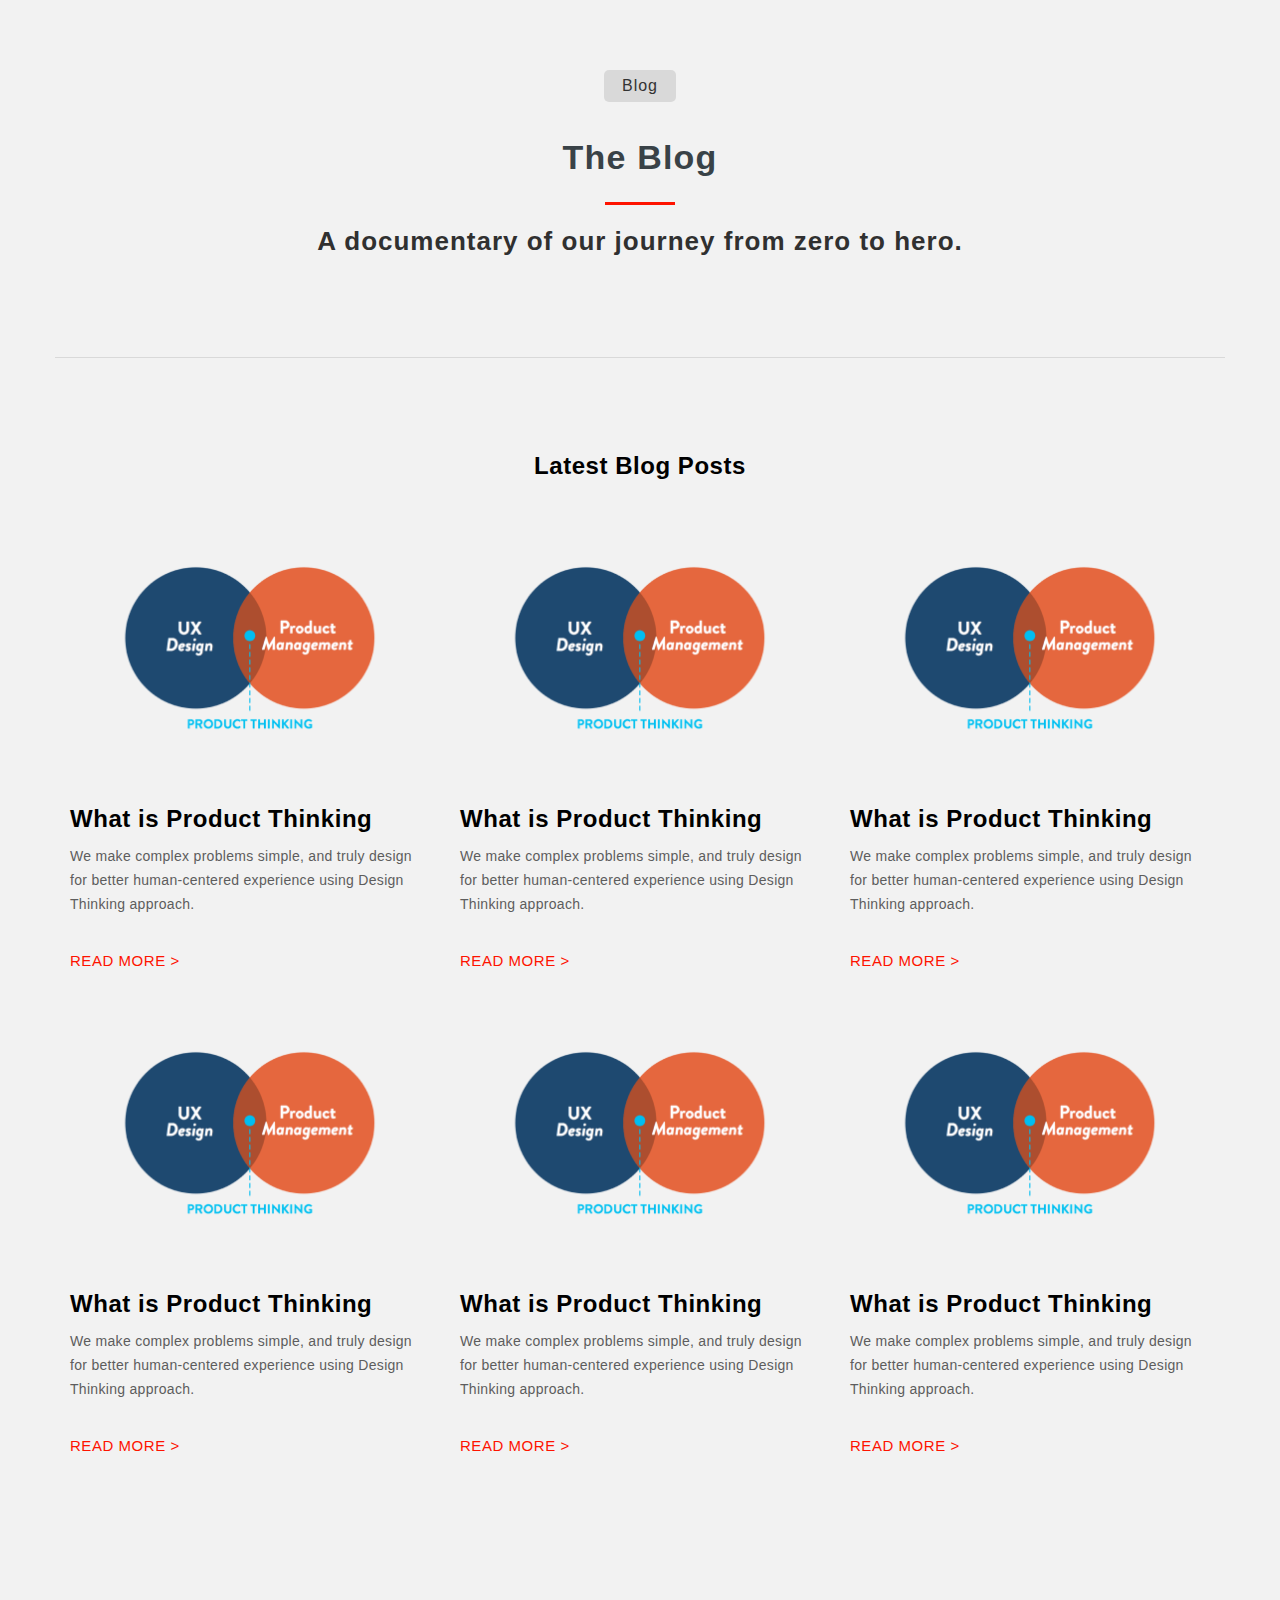
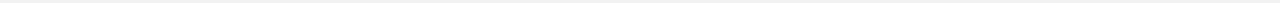
==== index.html @ ab691eb8 "blog listing page completed" ====
<!DOCTYPE html>
<html lang="en">

<head>
    <meta charset="UTF-8">
    <meta http-equiv="X-UA-Compatible" content="IE=edge">
    <meta name="viewport" content="width=device-width, initial-scale=1.0">
    <!-- <link rel="stylesheet" href="/styles/global.css"> -->
    <title>Document</title>
    <link rel="stylesheet" href="https://maxcdn.bootstrapcdn.com/bootstrap/3.3.7/css/bootstrap.min.css"
        integrity="sha384-BVYiiSIFeK1dGmJRAkycuHAHRg32OmUcww7on3RYdg4Va+PmSTsz/K68vbdEjh4u" crossorigin="anonymous">

    <link rel="stylesheet" href="/styles/blogListing.css">
</head>

<body>
    <main>

        <section class="container blog-header">
            <div class="row text-center  ">
                <div class="col-md-12">
                    <p class="blog-header--badge">Blog</>
                    <h1 class="blog-header--title">The Blog</h1>

                    <hr class="line">
                    <h2 class="blog-header--subtitle">A documentary of our journey from zero to hero.</h2>

                    <!-- <hr class="divider"> -->
                </div>
            </div>
        </section>

        <section class="container blog-list">
            <div class="row">
                <h2 class="text-center blog-list--title">Latest Blog Posts</h2>

                <div class="blogs-container">

                    <div class="col-sm-6  col-lg-4 blog-item">
                        <img class="blog-item--image" src="/blogs.png" alt="blog image">
                        <div>
                            <h3 class="blog-list--title">What is Product Thinking</h3>
                            <p class="blog-item--description">
                                We make complex problems simple, and truly design for better human-centered
                                experience using Design Thinking approach.</p>
                            <a href="#" class="blog-item--link">Read More &gt; </a>
                        </div>
                    </div>

                    <div class="col-sm-6  col-lg-4 blog-item">
                        <img class="blog-item--image" src="/blogs.png" alt="blog image">
                        <div>
                            <h3 class="blog-list--title">What is Product Thinking</h3>
                            <p class="blog-item--description">
                                We make complex problems simple, and truly design for better human-centered
                                experience using Design Thinking approach.</p>
                            <a href="#" class="blog-item--link">Read More &gt; </a>
                        </div>
                    </div>

                    <div class="col-sm-6  col-lg-4 blog-item">
                        <img class="blog-item--image" src="/blogs.png" alt="blog image">
                        <div>
                            <h3 class="blog-list--title">What is Product Thinking</h3>
                            <p class="blog-item--description">
                                We make complex problems simple, and truly design for better human-centered
                                experience using Design Thinking approach.</p>
                            <a href="#" class="blog-item--link">Read More &gt; </a>
                        </div>
                    </div>

                    <div class="col-sm-6  col-lg-4 blog-item">
                        <img class="blog-item--image" src="/blogs.png" alt="blog image">
                        <div>
                            <h3 class="blog-list--title">What is Product Thinking</h3>
                            <p class="blog-item--description">
                                We make complex problems simple, and truly design for better human-centered
                                experience using Design Thinking approach.</p>
                            <a href="#" class="blog-item--link">Read More &gt; </a>
                        </div>
                    </div>

                    <div class="col-sm-6  col-lg-4 blog-item">
                        <img class="blog-item--image" src="/blogs.png" alt="blog image">
                        <div>
                            <h3 class="blog-list--title">What is Product Thinking</h3>
                            <p class="blog-item--description">
                                We make complex problems simple, and truly design for better human-centered
                                experience using Design Thinking approach.</p>
                            <a href="#" class="blog-item--link">Read More &gt; </a>
                        </div>
                    </div>

                    <div class="col-sm-6  col-lg-4 blog-item">
                        <img class="blog-item--image" src="/blogs.png" alt="blog image">
                        <div>
                            <h3 class="blog-list--title">What is Product Thinking</h3>
                            <p class="blog-item--description">
                                We make complex problems simple, and truly design for better human-centered
                                experience using Design Thinking approach.</p>
                            <a href="#" class="blog-item--link">Read More &gt; </a>
                        </div>
                    </div>

                </div>

        </section>


    </main>

</body>

</html>
---- styles/blogListing.css ----
body{
    background: #F2F2F2;
}

.blog-header{
    margin-block-start: 40px;
    margin-block-end: 40px;
}

.blog-header--badge{
    background: #D9D9D9;
    border-radius: 5px;
    display: inline-block;
    padding-inline: 18px;

    /* font-family: 'Axiforma'; */
    font-weight: 400;
    font-size: 16px;
    line-height: 32px;
    letter-spacing: 1px;

}

.blog-header--title{
    /* font-family: 'Axiforma'; */
   font-weight: 700;
   font-size: 24px;
   line-height: 28px;
   letter-spacing: 1.2px;
   color: #394247;
}

.blog-header--subtitle{
    /* font-family: 'Axiforma'; */
    font-weight: 700;
    font-size: 20px;
    line-height: 32px;
    letter-spacing: 1px;
    color: #303030;
}

.line{
    height:3px; width:70px; border-width:0; color:#FE1300; background-color:#FE1300;
}


/* blog listing  */

.blog-list{
    border-top: none;
    padding-block-start: 40px;
    padding-block-end: 100px;
}

.blog-list--title{
    /* font-family: 'Axiforma'; */
    font-weight: 700;
    font-size: 20px;
    line-height: 15px;
    letter-spacing: 0.54px;
    color: #000000;
}

.blogs-container{
   padding-block-start: 60px;
   display: flex;
   align-items: center;
   flex-wrap: wrap;
   justify-content: center;   
   gap: 53px 0px; 
}

.blog-item{
    /* border: 1px solid red; */
}

.blog-item--image{
    width: 100%;
    height: auto;
    object-fit: cover;
    object-position: center;

    margin-block-end: 37px;
}

.blog-item--description{
    /* font-family: 'Axiforma'; */
    font-weight: 400;
    font-size: 14px;
    line-height: 24px;
    letter-spacing: 0.298667px;
    color: #5D5D5D;
    
    margin-block-end: 37px;
    margin-block-start: 18px;
}

.blog-item--link{
    /* font-family: 'Axiforma'; */
    font-weight: 400;
    font-size: 15px;
    line-height: 15px;
    display: block;
    text-align: right;
    letter-spacing: 0.54px;
    text-transform: uppercase;
    color: #FE1300;
}




@media (min-width: 768px) { 
    .blog-header{
        margin-block-start: 70px;
        margin-block-end: 90px;

    }

    .blog-header--title{
        font-size: 34px;
        line-height: 50px;
    }

    .blog-header--subtitle{
        font-size: 26px;
    }

    .blog-list{
        border-top: 1px solid #D9D9D9;
        padding-block-start: 80px;
        padding-block-end: 150px;
    }

    .blog-list--title{
        font-size: 24px;
    }

    .blogs-container{
        padding-block-start: 70px;
        gap: 70px 0px; 

    }


    .blog-item--link{
        text-align: left;
    }
    
    
    

 }
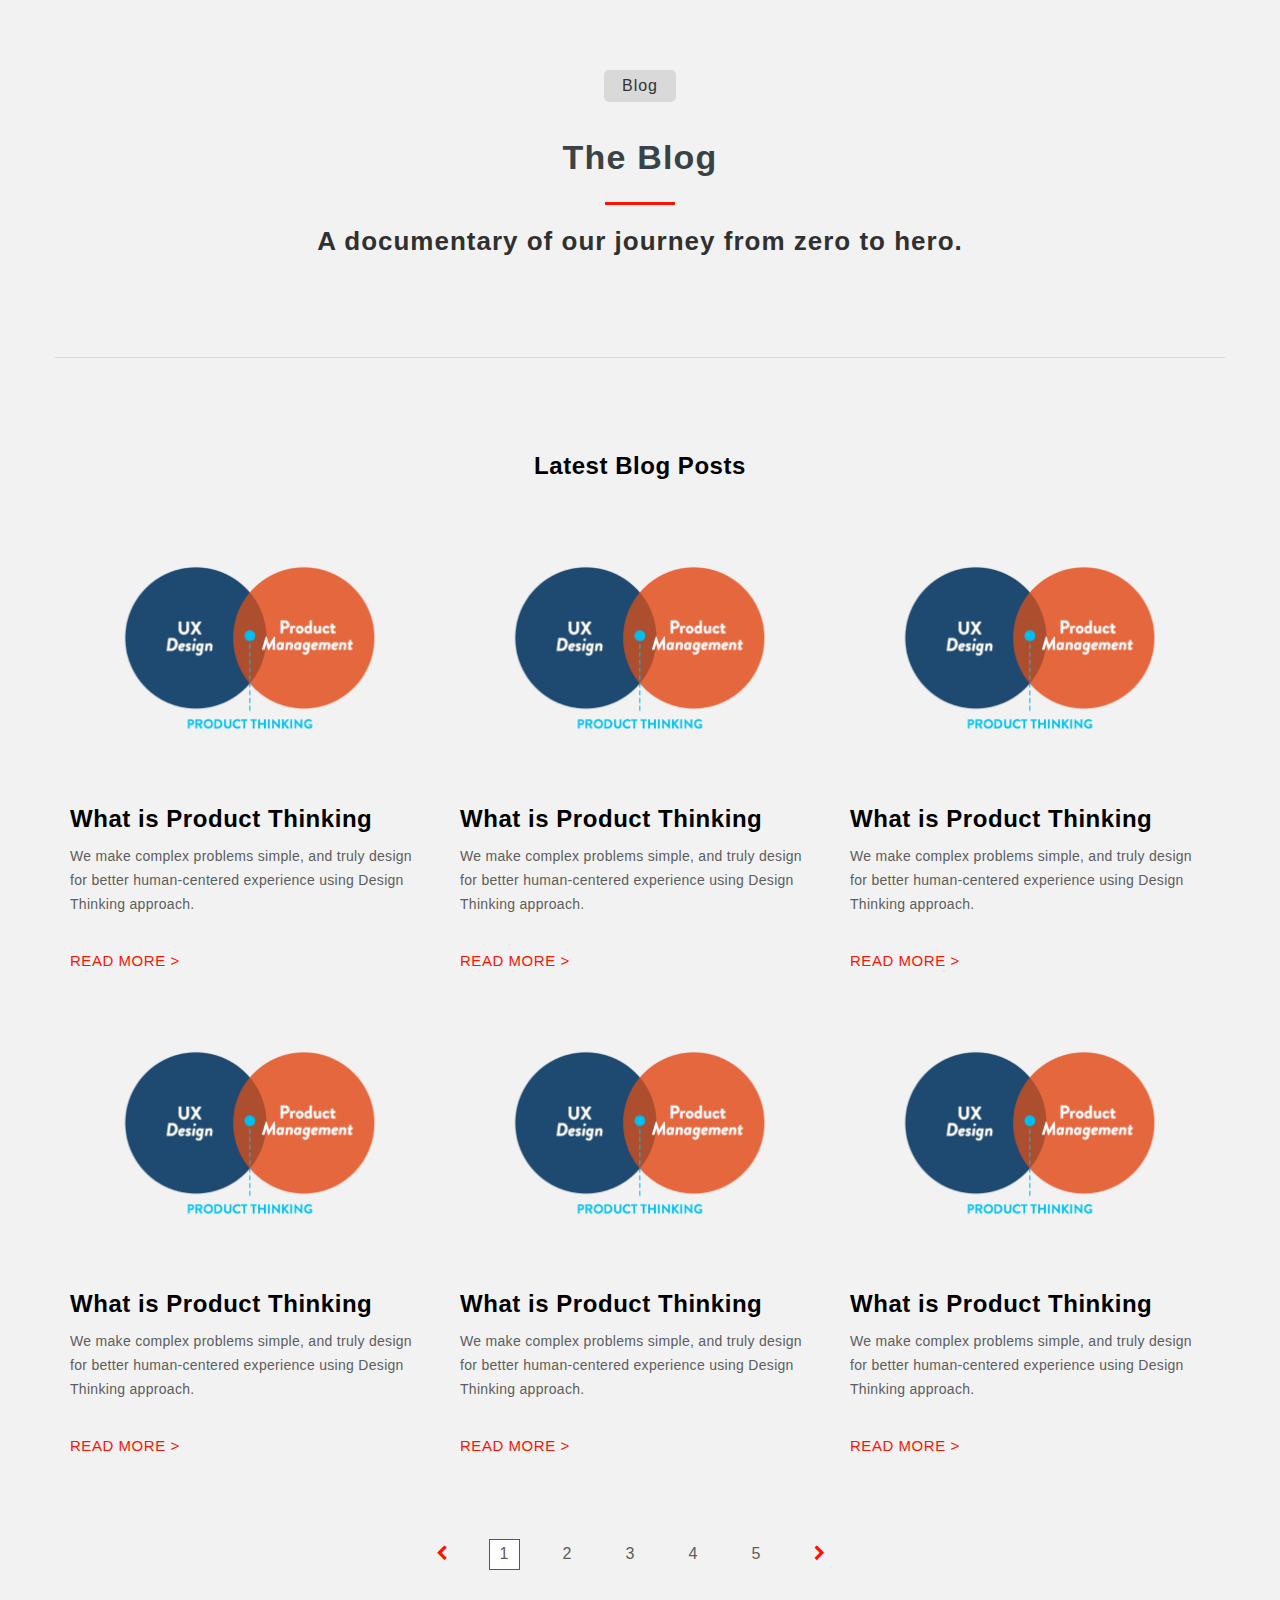
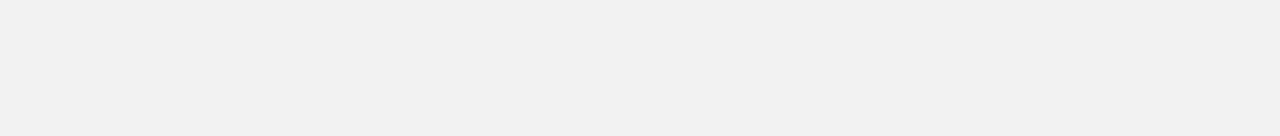
==== commit a92e0cc7: "blogs paginations" ====
--- a/index.html
+++ b/index.html
@@ -9,8 +9,11 @@
     <title>Document</title>
     <link rel="stylesheet" href="https://maxcdn.bootstrapcdn.com/bootstrap/3.3.7/css/bootstrap.min.css"
         integrity="sha384-BVYiiSIFeK1dGmJRAkycuHAHRg32OmUcww7on3RYdg4Va+PmSTsz/K68vbdEjh4u" crossorigin="anonymous">
+    <link rel="stylesheet" href="https://cdnjs.cloudflare.com/ajax/libs/font-awesome/4.7.0/css/font-awesome.min.css">
+
 
     <link rel="stylesheet" href="/styles/blogListing.css">
+
 </head>
 
 <body>
@@ -34,81 +37,442 @@
             <div class="row">
                 <h2 class="text-center blog-list--title">Latest Blog Posts</h2>
 
-                <div class="blogs-container">
-
-                    <div class="col-sm-6  col-lg-4 blog-item">
-                        <img class="blog-item--image" src="/blogs.png" alt="blog image">
-                        <div>
-                            <h3 class="blog-list--title">What is Product Thinking</h3>
-                            <p class="blog-item--description">
-                                We make complex problems simple, and truly design for better human-centered
-                                experience using Design Thinking approach.</p>
-                            <a href="#" class="blog-item--link">Read More &gt; </a>
+                <div>
+                    <div id="paginated-list" data-current-page="1" aria-live="polite" class="blogs-container">
+
+                        <article class="col-sm-6  col-lg-4 blog-item">
+                            <img class="blog-item--image" src="/blogs.png" alt="blog image">
+                            <div>
+                                <h3 class="blog-list--title">What is Product Thinking</h3>
+                                <p class="blog-item--description">
+                                    We make complex problems simple, and truly design for better human-centered
+                                    experience using Design Thinking approach.</p>
+                                <a href="/innerdetails.html" class="blog-item--link">Read More &gt; </a>
+                            </div>
+                        </article>
+
+                        <article class="col-sm-6  col-lg-4 blog-item">
+                            <img class="blog-item--image" src="/blogs.png" alt="blog image">
+                            <div>
+                                <h3 class="blog-list--title">What is Product Thinking</h3>
+                                <p class="blog-item--description">
+                                    We make complex problems simple, and truly design for better human-centered
+                                    experience using Design Thinking approach.</p>
+                                <a href="/innerdetails.html" class="blog-item--link">Read More &gt; </a>
+                            </div>
+                        </article>
+
+                        <article class="col-sm-6  col-lg-4 blog-item">
+                            <img class="blog-item--image" src="/blogs.png" alt="blog image">
+                            <div>
+                                <h3 class="blog-list--title">What is Product Thinking</h3>
+                                <p class="blog-item--description">
+                                    We make complex problems simple, and truly design for better human-centered
+                                    experience using Design Thinking approach.</p>
+                                <a href="/innerdetails.html" class="blog-item--link">Read More &gt; </a>
+                            </div>
+                        </article>
+
+                        <article class="col-sm-6  col-lg-4 blog-item">
+                            <img class="blog-item--image" src="/blogs.png" alt="blog image">
+                            <div>
+                                <h3 class="blog-list--title">What is Product Thinking</h3>
+                                <p class="blog-item--description">
+                                    We make complex problems simple, and truly design for better human-centered
+                                    experience using Design Thinking approach.</p>
+                                <a href="/innerdetails.html" class="blog-item--link">Read More &gt; </a>
+                            </div>
+                        </article>
+
+                        <article class="col-sm-6  col-lg-4 blog-item">
+                            <img class="blog-item--image" src="/blogs.png" alt="blog image">
+                            <div>
+                                <h3 class="blog-list--title">What is Product Thinking</h3>
+                                <p class="blog-item--description">
+                                    We make complex problems simple, and truly design for better human-centered
+                                    experience using Design Thinking approach.</p>
+                                <a href="/innerdetails.html" class="blog-item--link">Read More &gt; </a>
+                            </div>
+                        </article>
+
+                        <article class="col-sm-6  col-lg-4 blog-item">
+                            <img class="blog-item--image" src="/blogs.png" alt="blog image">
+                            <div>
+                                <h3 class="blog-list--title">What is Product Thinking</h3>
+                                <p class="blog-item--description">
+                                    We make complex problems simple, and truly design for better human-centered
+                                    experience using Design Thinking approach.</p>
+                                <a href="/innerdetails.html" class="blog-item--link">Read More &gt; </a>
+                            </div>
+                        </article>
+
+                        <article class="col-sm-6  col-lg-4 blog-item">
+                            <img class="blog-item--image" src="/blogs.png" alt="blog image">
+                            <div>
+                                <h3 class="blog-list--title">What is Product Thinking</h3>
+                                <p class="blog-item--description">
+                                    We make complex problems simple, and truly design for better human-centered
+                                    experience using Design Thinking approach.</p>
+                                <a href="/innerdetails.html" class="blog-item--link">Read More &gt; </a>
+                            </div>
+                        </article>
+
+                        <article class="col-sm-6  col-lg-4 blog-item">
+                            <img class="blog-item--image" src="/blogs.png" alt="blog image">
+                            <div>
+                                <h3 class="blog-list--title">What is Product Thinking</h3>
+                                <p class="blog-item--description">
+                                    We make complex problems simple, and truly design for better human-centered
+                                    experience using Design Thinking approach.</p>
+                                <a href="/innerdetails.html" class="blog-item--link">Read More &gt; </a>
+                            </div>
+                        </article>
+
+                        <article class="col-sm-6  col-lg-4 blog-item">
+                            <img class="blog-item--image" src="/blogs.png" alt="blog image">
+                            <div>
+                                <h3 class="blog-list--title">What is Product Thinking</h3>
+                                <p class="blog-item--description">
+                                    We make complex problems simple, and truly design for better human-centered
+                                    experience using Design Thinking approach.</p>
+                                <a href="/innerdetails.html" class="blog-item--link">Read More &gt; </a>
+                            </div>
+                        </article>
+
+                        <article class="col-sm-6  col-lg-4 blog-item">
+                            <img class="blog-item--image" src="/blogs.png" alt="blog image">
+                            <div>
+                                <h3 class="blog-list--title">What is Product Thinking</h3>
+                                <p class="blog-item--description">
+                                    We make complex problems simple, and truly design for better human-centered
+                                    experience using Design Thinking approach.</p>
+                                <a href="/innerdetails.html" class="blog-item--link">Read More &gt; </a>
+                            </div>
+                        </article>
+
+                        <article class="col-sm-6  col-lg-4 blog-item">
+                            <img class="blog-item--image" src="/blogs.png" alt="blog image">
+                            <div>
+                                <h3 class="blog-list--title">What is Product Thinking</h3>
+                                <p class="blog-item--description">
+                                    We make complex problems simple, and truly design for better human-centered
+                                    experience using Design Thinking approach.</p>
+                                <a href="/innerdetails.html" class="blog-item--link">Read More &gt; </a>
+                            </div>
+                        </article>
+
+                        <article class="col-sm-6  col-lg-4 blog-item">
+                            <img class="blog-item--image" src="/blogs.png" alt="blog image">
+                            <div>
+                                <h3 class="blog-list--title">What is Product Thinking</h3>
+                                <p class="blog-item--description">
+                                    We make complex problems simple, and truly design for better human-centered
+                                    experience using Design Thinking approach.</p>
+                                <a href="/innerdetails.html" class="blog-item--link">Read More &gt; </a>
+                            </div>
+                        </article>
+
+                        <article class="col-sm-6  col-lg-4 blog-item">
+                            <img class="blog-item--image" src="/blogs.png" alt="blog image">
+                            <div>
+                                <h3 class="blog-list--title">What is Product Thinking</h3>
+                                <p class="blog-item--description">
+                                    We make complex problems simple, and truly design for better human-centered
+                                    experience using Design Thinking approach.</p>
+                                <a href="/innerdetails.html" class="blog-item--link">Read More &gt; </a>
+                            </div>
+                        </article>
+
+                        <article class="col-sm-6  col-lg-4 blog-item">
+                            <img class="blog-item--image" src="/blogs.png" alt="blog image">
+                            <div>
+                                <h3 class="blog-list--title">What is Product Thinking</h3>
+                                <p class="blog-item--description">
+                                    We make complex problems simple, and truly design for better human-centered
+                                    experience using Design Thinking approach.</p>
+                                <a href="/innerdetails.html" class="blog-item--link">Read More &gt; </a>
+                            </div>
+                        </article>
+
+                        <article class="col-sm-6  col-lg-4 blog-item">
+                            <img class="blog-item--image" src="/blogs.png" alt="blog image">
+                            <div>
+                                <h3 class="blog-list--title">What is Product Thinking</h3>
+                                <p class="blog-item--description">
+                                    We make complex problems simple, and truly design for better human-centered
+                                    experience using Design Thinking approach.</p>
+                                <a href="/innerdetails.html" class="blog-item--link">Read More &gt; </a>
+                            </div>
+                        </article>
+
+                        <article class="col-sm-6  col-lg-4 blog-item">
+                            <img class="blog-item--image" src="/blogs.png" alt="blog image">
+                            <div>
+                                <h3 class="blog-list--title">What is Product Thinking</h3>
+                                <p class="blog-item--description">
+                                    We make complex problems simple, and truly design for better human-centered
+                                    experience using Design Thinking approach.</p>
+                                <a href="/innerdetails.html" class="blog-item--link">Read More &gt; </a>
+                            </div>
+                        </article>
+
+                        <article class="col-sm-6  col-lg-4 blog-item">
+                            <img class="blog-item--image" src="/blogs.png" alt="blog image">
+                            <div>
+                                <h3 class="blog-list--title">What is Product Thinking</h3>
+                                <p class="blog-item--description">
+                                    We make complex problems simple, and truly design for better human-centered
+                                    experience using Design Thinking approach.</p>
+                                <a href="/innerdetails.html" class="blog-item--link">Read More &gt; </a>
+                            </div>
+                        </article>
+
+                        <article class="col-sm-6  col-lg-4 blog-item">
+                            <img class="blog-item--image" src="/blogs.png" alt="blog image">
+                            <div>
+                                <h3 class="blog-list--title">What is Product Thinking</h3>
+                                <p class="blog-item--description">
+                                    We make complex problems simple, and truly design for better human-centered
+                                    experience using Design Thinking approach.</p>
+                                <a href="/innerdetails.html" class="blog-item--link">Read More &gt; </a>
+                            </div>
+                        </article>
+
+                        <article class="col-sm-6  col-lg-4 blog-item">
+                            <img class="blog-item--image" src="/blogs.png" alt="blog image">
+                            <div>
+                                <h3 class="blog-list--title">What is Product Thinking</h3>
+                                <p class="blog-item--description">
+                                    We make complex problems simple, and truly design for better human-centered
+                                    experience using Design Thinking approach.</p>
+                                <a href="/innerdetails.html" class="blog-item--link">Read More &gt; </a>
+                            </div>
+                        </article>
+
+                        <article class="col-sm-6  col-lg-4 blog-item">
+                            <img class="blog-item--image" src="/blogs.png" alt="blog image">
+                            <div>
+                                <h3 class="blog-list--title">What is Product Thinking</h3>
+                                <p class="blog-item--description">
+                                    We make complex problems simple, and truly design for better human-centered
+                                    experience using Design Thinking approach.</p>
+                                <a href="/innerdetails.html" class="blog-item--link">Read More &gt; </a>
+                            </div>
+                        </article>
+
+                        <article class="col-sm-6  col-lg-4 blog-item">
+                            <img class="blog-item--image" src="/blogs.png" alt="blog image">
+                            <div>
+                                <h3 class="blog-list--title">What is Product Thinking</h3>
+                                <p class="blog-item--description">
+                                    We make complex problems simple, and truly design for better human-centered
+                                    experience using Design Thinking approach.</p>
+                                <a href="/innerdetails.html" class="blog-item--link">Read More &gt; </a>
+                            </div>
+                        </article>
+
+                        <article class="col-sm-6  col-lg-4 blog-item">
+                            <img class="blog-item--image" src="/blogs.png" alt="blog image">
+                            <div>
+                                <h3 class="blog-list--title">What is Product Thinking</h3>
+                                <p class="blog-item--description">
+                                    We make complex problems simple, and truly design for better human-centered
+                                    experience using Design Thinking approach.</p>
+                                <a href="/innerdetails.html" class="blog-item--link">Read More &gt; </a>
+                            </div>
+                        </article>
+
+                        <article class="col-sm-6  col-lg-4 blog-item">
+                            <img class="blog-item--image" src="/blogs.png" alt="blog image">
+                            <div>
+                                <h3 class="blog-list--title">What is Product Thinking</h3>
+                                <p class="blog-item--description">
+                                    We make complex problems simple, and truly design for better human-centered
+                                    experience using Design Thinking approach.</p>
+                                <a href="/innerdetails.html" class="blog-item--link">Read More &gt; </a>
+                            </div>
+                        </article>
+
+                        <article class="col-sm-6  col-lg-4 blog-item">
+                            <img class="blog-item--image" src="/blogs.png" alt="blog image">
+                            <div>
+                                <h3 class="blog-list--title">What is Product Thinking</h3>
+                                <p class="blog-item--description">
+                                    We make complex problems simple, and truly design for better human-centered
+                                    experience using Design Thinking approach.</p>
+                                <a href="/innerdetails.html" class="blog-item--link">Read More &gt; </a>
+                            </div>
+                        </article>
+
+                        <article class="col-sm-6  col-lg-4 blog-item">
+                            <img class="blog-item--image" src="/blogs.png" alt="blog image">
+                            <div>
+                                <h3 class="blog-list--title">What is Product Thinking</h3>
+                                <p class="blog-item--description">
+                                    We make complex problems simple, and truly design for better human-centered
+                                    experience using Design Thinking approach.</p>
+                                <a href="/innerdetails.html" class="blog-item--link">Read More &gt; </a>
+                            </div>
+                        </article>
+
+                        <article class="col-sm-6  col-lg-4 blog-item">
+                            <img class="blog-item--image" src="/blogs.png" alt="blog image">
+                            <div>
+                                <h3 class="blog-list--title">What is Product Thinking</h3>
+                                <p class="blog-item--description">
+                                    We make complex problems simple, and truly design for better human-centered
+                                    experience using Design Thinking approach.</p>
+                                <a href="/innerdetails.html" class="blog-item--link">Read More &gt; </a>
+                            </div>
+                        </article>
+
+                        <article class="col-sm-6  col-lg-4 blog-item">
+                            <img class="blog-item--image" src="/blogs.png" alt="blog image">
+                            <div>
+                                <h3 class="blog-list--title">What is Product Thinking</h3>
+                                <p class="blog-item--description">
+                                    We make complex problems simple, and truly design for better human-centered
+                                    experience using Design Thinking approach.</p>
+                                <a href="/innerdetails.html" class="blog-item--link">Read More &gt; </a>
+                            </div>
+                        </article>
+
+                        <article class="col-sm-6  col-lg-4 blog-item">
+                            <img class="blog-item--image" src="/blogs.png" alt="blog image">
+                            <div>
+                                <h3 class="blog-list--title">What is Product Thinking</h3>
+                                <p class="blog-item--description">
+                                    We make complex problems simple, and truly design for better human-centered
+                                    experience using Design Thinking approach.</p>
+                                <a href="/innerdetails.html" class="blog-item--link">Read More &gt; </a>
+                            </div>
+                        </article>
+
+                    </div>
+
+                    <nav class="pagination-container">
+                        <button class="pagination-button" id="prev-button" aria-label="Previous page"
+                            title="Previous page">
+                            <i class="fa fa-chevron-left" aria-hidden="true"></i>
+                        </button>
+
+                        <div id="pagination-numbers">
+
                         </div>
-                    </div>
-
-                    <div class="col-sm-6  col-lg-4 blog-item">
-                        <img class="blog-item--image" src="/blogs.png" alt="blog image">
-                        <div>
-                            <h3 class="blog-list--title">What is Product Thinking</h3>
-                            <p class="blog-item--description">
-                                We make complex problems simple, and truly design for better human-centered
-                                experience using Design Thinking approach.</p>
-                            <a href="#" class="blog-item--link">Read More &gt; </a>
-                        </div>
-                    </div>
-
-                    <div class="col-sm-6  col-lg-4 blog-item">
-                        <img class="blog-item--image" src="/blogs.png" alt="blog image">
-                        <div>
-                            <h3 class="blog-list--title">What is Product Thinking</h3>
-                            <p class="blog-item--description">
-                                We make complex problems simple, and truly design for better human-centered
-                                experience using Design Thinking approach.</p>
-                            <a href="#" class="blog-item--link">Read More &gt; </a>
-                        </div>
-                    </div>
-
-                    <div class="col-sm-6  col-lg-4 blog-item">
-                        <img class="blog-item--image" src="/blogs.png" alt="blog image">
-                        <div>
-                            <h3 class="blog-list--title">What is Product Thinking</h3>
-                            <p class="blog-item--description">
-                                We make complex problems simple, and truly design for better human-centered
-                                experience using Design Thinking approach.</p>
-                            <a href="#" class="blog-item--link">Read More &gt; </a>
-                        </div>
-                    </div>
-
-                    <div class="col-sm-6  col-lg-4 blog-item">
-                        <img class="blog-item--image" src="/blogs.png" alt="blog image">
-                        <div>
-                            <h3 class="blog-list--title">What is Product Thinking</h3>
-                            <p class="blog-item--description">
-                                We make complex problems simple, and truly design for better human-centered
-                                experience using Design Thinking approach.</p>
-                            <a href="#" class="blog-item--link">Read More &gt; </a>
-                        </div>
-                    </div>
-
-                    <div class="col-sm-6  col-lg-4 blog-item">
-                        <img class="blog-item--image" src="/blogs.png" alt="blog image">
-                        <div>
-                            <h3 class="blog-list--title">What is Product Thinking</h3>
-                            <p class="blog-item--description">
-                                We make complex problems simple, and truly design for better human-centered
-                                experience using Design Thinking approach.</p>
-                            <a href="#" class="blog-item--link">Read More &gt; </a>
-                        </div>
-                    </div>
-
+
+                        <button class="pagination-button" id="next-button" aria-label="Next page" title="Next page">
+                            <i class="fa fa-chevron-right" aria-hidden="true"></i>
+                        </button>
+                    </nav>
                 </div>
 
         </section>
-
-
     </main>
 
+    <script>
+        const paginationNumbers = document.getElementById("pagination-numbers");
+        const paginatedList = document.getElementById("paginated-list");
+        const listItems = paginatedList.querySelectorAll("article");
+        const nextButton = document.getElementById("next-button");
+        const prevButton = document.getElementById("prev-button");
+
+        const paginationLimit = 6;
+        const pageCount = Math.ceil(listItems.length / paginationLimit);
+        let currentPage = 1;
+
+        const disableButton = (button) => {
+            button.classList.add("disabled");
+            button.setAttribute("disabled", true);
+        };
+
+        const enableButton = (button) => {
+            button.classList.remove("disabled");
+            button.removeAttribute("disabled");
+        };
+
+        const handlePageButtonsStatus = () => {
+            if (currentPage === 1) {
+                disableButton(prevButton);
+            } else {
+                enableButton(prevButton);
+            }
+
+            if (pageCount === currentPage) {
+                disableButton(nextButton);
+            } else {
+                enableButton(nextButton);
+            }
+        };
+
+        const handleActivePageNumber = () => {
+            document.querySelectorAll(".pagination-number").forEach((button) => {
+                button.classList.remove("active");
+                const pageIndex = Number(button.getAttribute("page-index"));
+                if (pageIndex == currentPage) {
+                    button.classList.add("active");
+                }
+            });
+        };
+
+        const appendPageNumber = (index) => {
+            const pageNumber = document.createElement("button");
+            pageNumber.className = "pagination-number";
+            pageNumber.innerHTML = index;
+            pageNumber.setAttribute("page-index", index);
+            pageNumber.setAttribute("aria-label", "Page " + index);
+
+            paginationNumbers.appendChild(pageNumber);
+        };
+
+        const getPaginationNumbers = () => {
+            for (let i = 1; i <= pageCount; i++) {
+                appendPageNumber(i);
+            }
+        };
+
+        const setCurrentPage = (pageNum) => {
+            currentPage = pageNum;
+
+            handleActivePageNumber();
+            handlePageButtonsStatus();
+
+            const prevRange = (pageNum - 1) * paginationLimit;
+            const currRange = pageNum * paginationLimit;
+
+            listItems.forEach((item, index) => {
+                item.classList.add("hidden");
+                if (index >= prevRange && index < currRange) {
+                    item.classList.remove("hidden");
+                }
+            });
+        };
+
+        window.addEventListener("load", () => {
+            getPaginationNumbers();
+            setCurrentPage(1);
+
+            prevButton.addEventListener("click", () => {
+                setCurrentPage(currentPage - 1);
+            });
+
+            nextButton.addEventListener("click", () => {
+                setCurrentPage(currentPage + 1);
+            });
+
+            document.querySelectorAll(".pagination-number").forEach((button) => {
+                const pageIndex = Number(button.getAttribute("page-index"));
+
+                if (pageIndex) {
+                    button.addEventListener("click", () => {
+                        setCurrentPage(pageIndex);
+                    });
+                }
+            });
+        });
+
+
+    </script>
+
 </body>
 
 </html>--- a/styles/blogListing.css
+++ b/styles/blogListing.css
@@ -107,8 +107,50 @@
     color: #FE1300;
 }
 
+/* pagination section on blogs  */
+
+.hidden {
+    display: none;
+}
+
+i {
+    color: #FE1300;
+    font-size: 30px;
+}
+
+.pagination-container {
+    width: calc(100% - 2rem);
+    display: flex;
+    align-items: center;
+    padding-block-start: 70px;
+    justify-content: center;
+}
+
+.pagination-number,
+.pagination-button {
+    font-size: 16px;
+    border: none;
+    margin: 16px 16px;
+    cursor: pointer;
+    width: 31px;
+    height: 31px;
+    color: #5D5D5D;
+    background: transparent;
+}
+
+.pagination-number:hover,
+.pagination-button:not(.disabled):hover {
+    background: #fff;
+}
+
+.pagination-number.active {
+    color: #5D5D5D;
+    background: #FFFFFF;
+    border: 1px solid #FE1300;
+}
 
 
+/* media queries  */
 
 @media (min-width: 768px) { 
     .blog-header{
